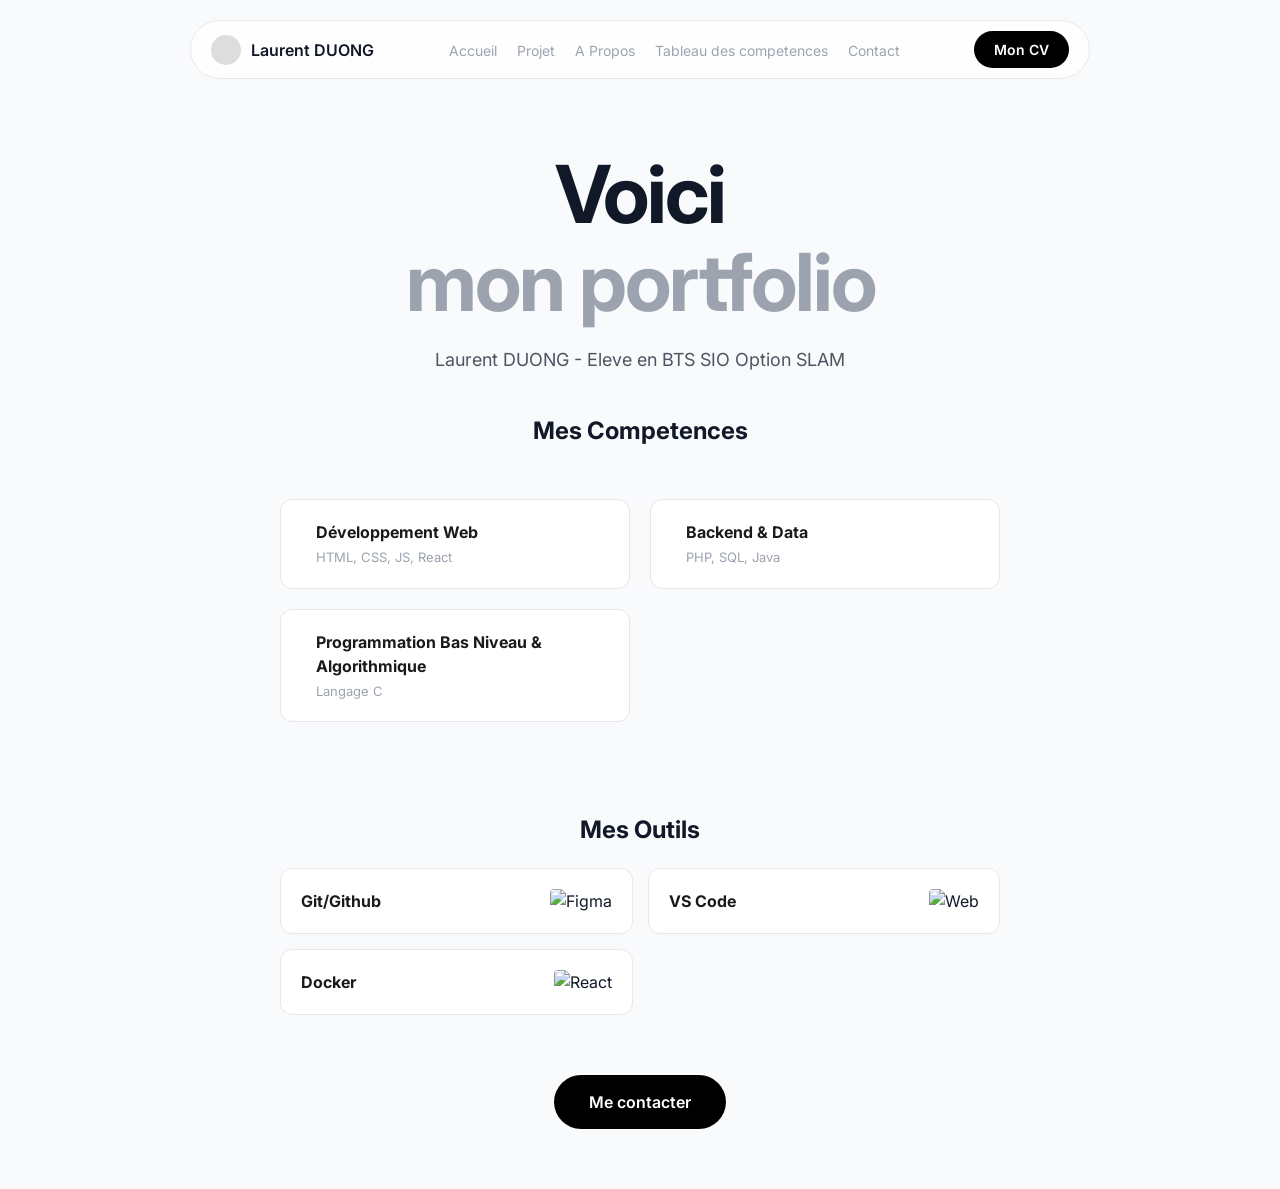
==== index.html @ 0f2edb06 "mod" ====
<!DOCTYPE html>
<html lang="fr">
<head>
    <meta charset="UTF-8">
    <meta name="viewport" content="width=device-width, initial-scale=1.0">
    <link rel="stylesheet" href="assets/css/style.css">
    <title>Portfolio Laurent DUONG</title>
    <link href="https://fonts.googleapis.com/css2?family=Inter:wght@400;600;700&display=swap" rel="stylesheet">
    <script src="https://unpkg.com/lucide@latest"></script>
</head>
<body>

    <nav class="navbar">
        <div class="nav-container">
            <div class="nav-profile">
                <div class="avatar-placeholder"></div>
                <span>Laurent DUONG</span>
            </div>
            <ul class="nav-links">
               <li><a href="index.html">Accueil</a></li>
               <li><a href="work.html">Projet</a></li>
               <li><a href="aPropos.html">A Propos</a></li>
               <li><a href="tableaux.html">Tableau des competences</a></li>
               <li><a href="contact.html">Contact</a></li>
            </ul>
            <a href="assets/docs/LaurentCV.pdf" download="CV_Laurent_DUONG.pdf" class="btn-cta">Mon CV</a>
        </div>
    </nav>

    <main>
        <section class="hero">
            <h1>Voici <br><span class="muted">mon portfolio</span></h1>
            <p>Laurent DUONG - Eleve en BTS SIO Option SLAM</p>
            <h2>Mes Competences</h2>
            <section class="skills-preview" style="padding: 10px 20px; text-align: center;"> 
                <div class="skills-grid">
                    <div class="skill-card">
                        <div class="skill-icon"><i data-lucide="code-2"></i></div>
                        <div class="skill-info">
                            <h3>Développement Web</h3>
                            <p>HTML, CSS, JS, React</p>
                        </div>
                    </div>

                    <div class="skill-card">
                        <div class="skill-icon"><i data-lucide="database"></i></div>
                        <div class="skill-info">
                            <h3>Backend & Data</h3>
                            <p>PHP, SQL, Java</p>
                        </div>
                    </div>

                    <div class="skill-card">
                        <div class="skill-icon"><i data-lucide="code-2"></i></div>
                        <div class="skill-info">
                            <h3>Programmation Bas Niveau & Algorithmique</h3>
                            <p>Langage C</p>
                        </div>
                    </div>
                </div>
            </section>
            <section class="skills-preview" style="text-align: center; padding: 40px 20px;">
                <div class="skills">
                <h2>Mes Outils</h2>
                <div class="skills-grid">
                    <div class="skill-card">
                        <div class="skill-info">
                            <h3>Git/Github</h3>
                        </div>
                        <div class="skill-image skill-logo">
                            <img src="assets/img/git.png" alt="Figma">
                        </div>
                    </div>

                    <div class="skill-card">
                        <div class="skill-info">
                            <h3>VS Code</h3>
                        </div>
                        <div class="skill-image skill-logo">
                            <img src="assets/img/vscode.png" alt="Web">
                        </div>
                    </div>

                    <div class="skill-card">
                        <div class="skill-info">
                            <h3>Docker</h3>
                        </div>
                        <div class="skill-image skill-logo">
                            <img src="assets/img/docker-icon.webp" alt="React">
                        </div>
                    </div>
                </div>
            </div>
            </section>
            <a href="contact.html" class="btn-main">Me contacter</a>
        </section>
    </main>

    <script src="assets/js/script.js"></script>
</body>
</html>
---- assets/css/style.css ----
:root {
    --bg: #f9fafb;
    --text: #111827;
    --muted: #9ca3af;
    --white: #ffffff;
    --border: #e5e7eb;
}

* { margin: 0; padding: 0; box-sizing: border-box; }

body {
    font-family: 'Inter', sans-serif;
    background-color: var(--bg);
    color: var(--text);
    line-height: 1.5;
}

/* Navbar */
.navbar {
    position: fixed;
    top: 20px;
    left: 50%;
    transform: translateX(-50%);
    width: 90%;
    max-width: 900px;
    z-index: 100;
}

.nav-container {
    background: rgba(255, 255, 255, 0.8);
    backdrop-filter: blur(10px);
    border: 1px solid var(--border);
    border-radius: 100px;
    padding: 10px 20px;
    display: flex;
    justify-content: space-between;
    align-items: center;
}

@media (max-width: 768px) {
    .navbar {
        width: 95%;
        top: 10px;
    }

    .nav-container {
        padding: 6px 10px;
        gap: 5px;
    }

    .nav-profile span {
        display: none;
    }

    .nav-links {
        gap: 8px;
    }

    .nav-links a {
        font-size: 11px;
        padding: 4px 2px;
    }

    
    .btn-cta {
        padding: 6px 10px;
        font-size: 10px;
        white-space: nowrap;
    }
}

@media (max-width: 380px) {
    .nav-links {
        gap: 5px;
    }
    
    .nav-links a {
        font-size: 10px;
    }
}
.nav-profile { display: flex; align-items: center; gap: 10px; font-weight: 600; }
.avatar-placeholder { width: 30px; height: 30px; background: #ddd; border-radius: 50%; }

.nav-links { display: flex; list-style: none; gap: 20px; }
.nav-links a { text-decoration: none; color: var(--muted); font-size: 14px; transition: 0.3s; }
.nav-links a:hover { color: var(--text); }

.btn-cta { background: #000; color: #fff; border: none; padding: 8px 20px; border-radius: 50px; cursor: pointer; }

.hero {
    padding: 150px 20px 60px;
    text-align: center;
    max-width: 800px;
    margin: 0 auto;
}

.badge {
    display: inline-flex;
    align-items: center;
    gap: 8px;
    background: #fff;
    border: 1px solid var(--border);
    padding: 5px 15px;
    border-radius: 20px;
    font-size: 12px;
    margin-bottom: 30px;
}

.dot { width: 8px; height: 8px; background: #10b981; border-radius: 50%; }

h1 { font-size: clamp(40px, 8vw, 80px); line-height: 1.1; letter-spacing: -2px; margin-bottom: 20px; }
.muted { color: var(--muted); }

p { font-size: 18px; color: #4b5563; margin-bottom: 40px; }

.btn-main {
    background: #000;
    color: #fff;
    text-decoration: none;
    padding: 15px 35px;
    border-radius: 50px;
    font-weight: 600;
    display: inline-block;
    transition: 0.3s;
}

.btn-main:hover { transform: scale(1.05); }

.preview { padding: 40px 20px; display: flex; justify-content: center; }
.main-card {
    max-width: 900px;
    width: 100%;
    border-radius: 24px;
    overflow: hidden;
    box-shadow: 0 25px 50px -12px rgba(0, 0, 0, 0.1);
    transform: rotate(-1deg);
}
.main-card img { width: 100%; display: block; } 

.about-container {
    max-width: 1100px;
    margin: 0 auto;
    padding: 150px 20px 100px;
}

.about-grid {
    display: grid;
    grid-template-columns: 1.2fr 0.8fr;
    gap: 80px;
    align-items: center;
}

/* Texte */
.about-text h1 {
    font-size: 56px;
    margin-bottom: 25px;
}

.about-text p {
    font-size: 18px;
    color: #4b5563;
    margin-bottom: 20px;
    max-width: 550px;
}

/* Stats */
.about-stats {
    display: flex;
    gap: 40px;
    margin-top: 40px;
}

.stat { display: flex; flex-direction: column; }
.number { font-size: 32px; font-weight: 700; color: #000; }
.label { font-size: 14px; color: var(--muted); }

/* Image */
.photo-frame img {
    width: 100%;
    border-radius: 24px;
    filter: grayscale(20%);
    transition: 0.5s ease;
}

.photo-frame img:hover {
    filter: grayscale(0%);
}

/* Séparateur */
.separator {
    border: 0;
    border-top: 1px solid var(--border);
    margin: 80px 0;
}

/* Timeline & Skills */
.details-grid {
    display: grid;
    grid-template-columns: 1fr 1fr;
    gap: 100px;
}

.timeline-item {
    margin-bottom: 30px;
}

.timeline-item .date {
    font-size: 13px;
    color: var(--muted);
    font-weight: 600;
}

.timeline-item h3 {
    font-size: 20px;
    margin: 5px 0;
}

.skills-tags {
    display: flex;
    flex-wrap: wrap;
    gap: 10px;
    margin-top: 20px;
}

.skills-tags span {
    background: #fff;
    border: 1px solid var(--border);
    padding: 8px 16px;
    border-radius: 100px;
    font-size: 14px;
    font-weight: 500;
}

@media (max-width: 768px) {
    .about-grid, .details-grid {
        grid-template-columns: 1fr;
        gap: 40px;
    }
    .about-text h1 { font-size: 40px; }
}


.project-grid {
    display: grid;
    grid-template-columns: repeat(auto-fit, minmax(300px, 1fr));
    gap: 30px;
    padding: 0 10%;
    margin-bottom: 10px;
}


.contact-form {
    max-width: 500px;
    margin: 0 auto 100px;
    display: flex;
    flex-direction: column;
    gap: 15px;
}

.contact-form input, .contact-form textarea {
    padding: 15px;
    border: 1px solid var(--border);
    border-radius: 12px;
    font-family: inherit;
    outline: none;
}

.contact-form textarea { height: 150px; }


.skills-grid {
    display: grid;
    grid-template-columns: repeat(auto-fit, minmax(250px, 1fr));
    gap: 20px;
    max-width: 900px;
    margin: 40px auto;
}

.skill-card {
    background: #fff; 
    border: 1px solid var(--border); 
    border-radius: 12px;
    padding: 20px;
    display: flex;
    align-items: center;
    gap: 15px;
    transition: all 0.3s ease;
    text-align: left;
}

.skill-card:has(.skill-logo) {
    justify-content: space-between; 
}

.skill-card:hover {
    border-color: #10b981;
    transform: translateY(-2px);
}

.skill-icon {
    color: #10b981;
    display: flex;
    align-items: center;
}

.skill-image img {
    width: 50px; 
    height: 50px;
    object-fit: contain;
    border-radius: 4px;
}

.skill-info h3 {
    color: #1a1a1a;
    font-size: 16px;
    font-weight: 700;
    margin: 0;
}

.skill-info p {
    color: #9ca3af;
    font-size: 13px;
    margin: 4px 0 0 0;
}

.skills .skills-grid {
    margin: 20px 0; 
    gap: 15px;
}


.btn-cta {
    background-color: #000 !important; 
    color: #fff !important;            
    text-decoration: none;           
    padding: 8px 20px;
    border-radius: 50px;
    display: inline-block;
    font-size: 14px;
    font-weight: 600;
    transition: 0.3s;
}

.btn-cta:hover {
    opacity: 0.8;
    text-decoration: none;
}
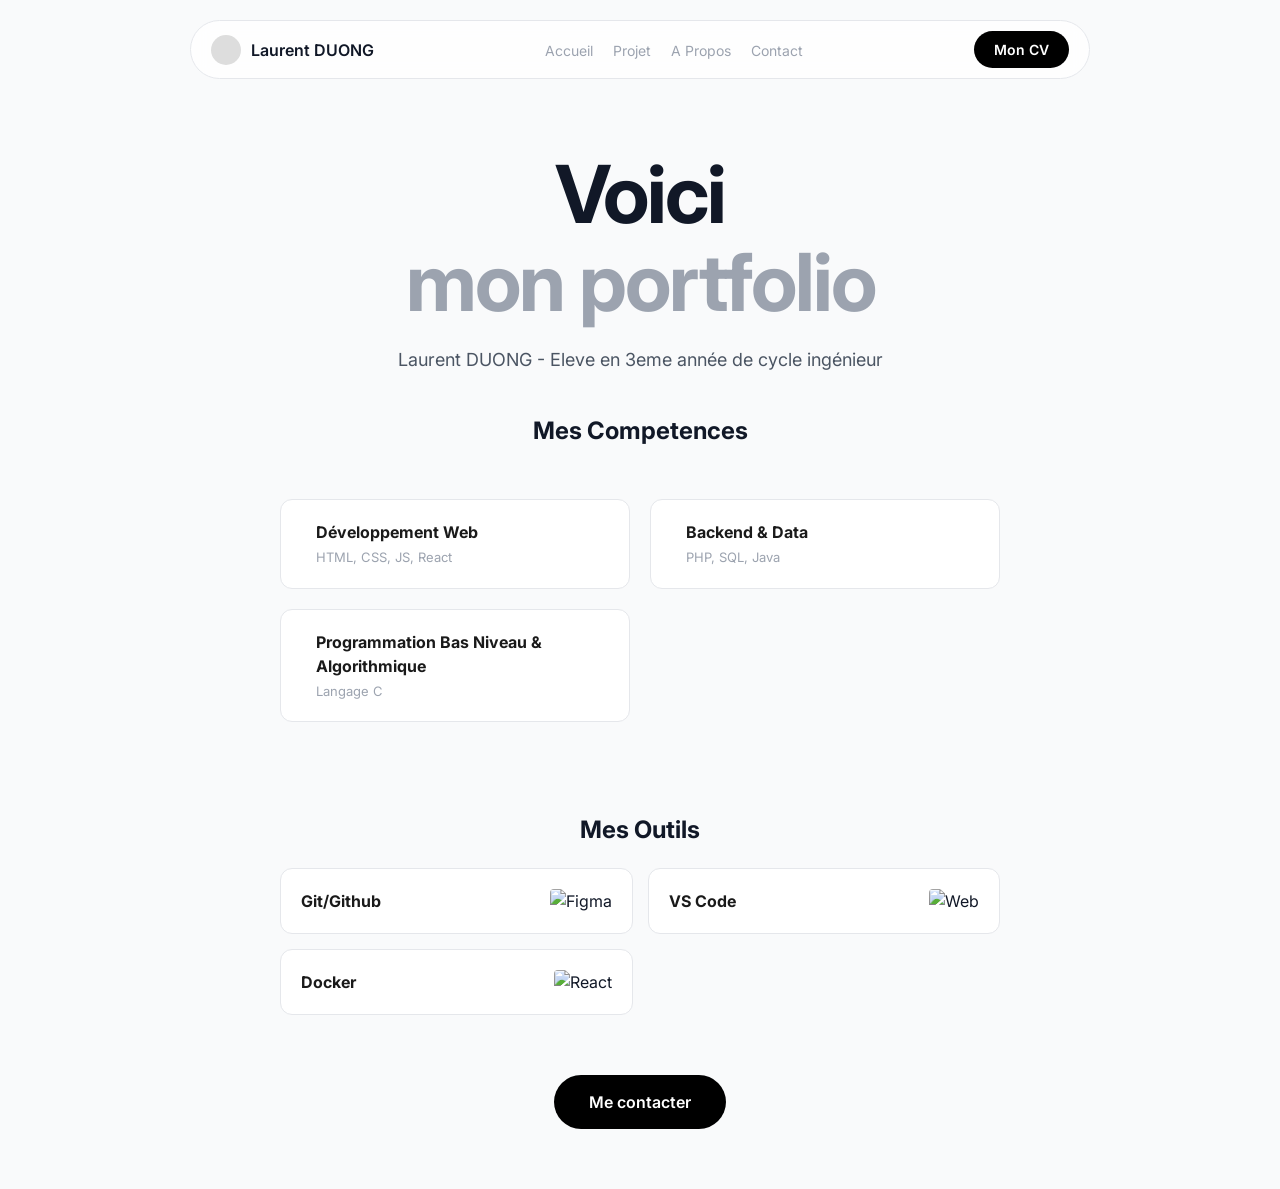
==== commit eb0ac8cc: "[EDIT] update portefolio" ====
--- a/index.html
+++ b/index.html
@@ -20,7 +20,6 @@
                <li><a href="index.html">Accueil</a></li>
                <li><a href="work.html">Projet</a></li>
                <li><a href="aPropos.html">A Propos</a></li>
-               <li><a href="tableaux.html">Tableau des competences</a></li>
                <li><a href="contact.html">Contact</a></li>
             </ul>
             <a href="assets/docs/LaurentCV.pdf" download="CV_Laurent_DUONG.pdf" class="btn-cta">Mon CV</a>
@@ -30,7 +29,7 @@
     <main>
         <section class="hero">
             <h1>Voici <br><span class="muted">mon portfolio</span></h1>
-            <p>Laurent DUONG - Eleve en BTS SIO Option SLAM</p>
+            <p>Laurent DUONG - Eleve en 3eme année de cycle ingénieur</p>
             <h2>Mes Competences</h2>
             <section class="skills-preview" style="padding: 10px 20px; text-align: center;"> 
                 <div class="skills-grid">
